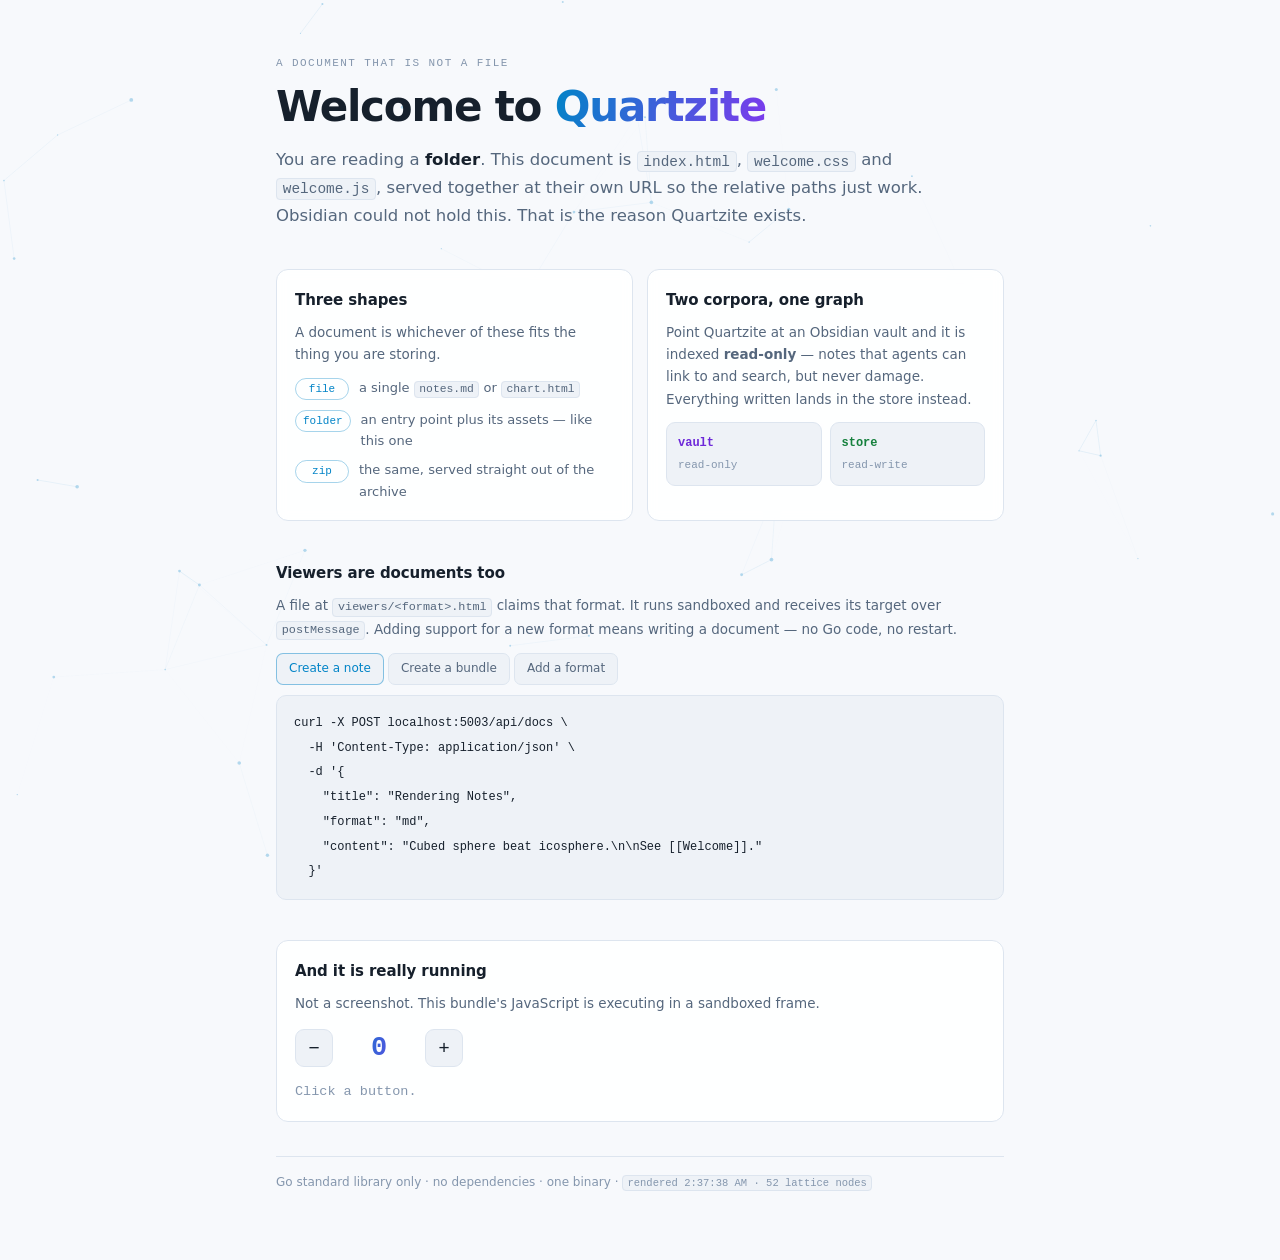
==== seed-store/welcome/index.html @ 48138bbc "Seed store: what a brand-new store starts with Copied into an empty store on first run, Obsidian-sty" ====
<!doctype html>
<html lang="en">
<head>
<meta charset="utf-8">
<title>Welcome to Quartzite</title>
<link rel="stylesheet" href="welcome.css">
</head>
<body>

<canvas id="lattice" aria-hidden="true"></canvas>

<main>
  <header class="hero">
    <div class="eyebrow">a document that is not a file</div>
    <h1>Welcome to <span class="grad">Quartzite</span></h1>
    <p class="lede">
      You are reading a <strong>folder</strong>. This document is
      <code>index.html</code>, <code>welcome.css</code> and <code>welcome.js</code>,
      served together at their own URL so the relative paths just work.
      Obsidian could not hold this. That is the reason Quartzite exists.
    </p>
  </header>

  <section class="cards">
    <article class="card">
      <h2>Three shapes</h2>
      <p>A document is whichever of these fits the thing you are storing.</p>
      <ul class="shapes">
        <li><span class="k">file</span><span>a single <code>notes.md</code> or <code>chart.html</code></span></li>
        <li><span class="k">folder</span><span>an entry point plus its assets — like this one</span></li>
        <li><span class="k">zip</span><span>the same, served straight out of the archive</span></li>
      </ul>
    </article>

    <article class="card">
      <h2>Two corpora, one graph</h2>
      <p>
        Point Quartzite at an Obsidian vault and it is indexed
        <strong>read-only</strong> — notes that agents can link to and search,
        but never damage. Everything written lands in the store instead.
      </p>
      <div class="split">
        <div class="half vault"><span>vault</span><em>read-only</em></div>
        <div class="half store"><span>store</span><em>read-write</em></div>
      </div>
    </article>
  </section>

  <section class="demo">
    <h2>Viewers are documents too</h2>
    <p>
      A file at <code>viewers/&lt;format&gt;.html</code> claims that format. It runs
      sandboxed and receives its target over <code>postMessage</code>. Adding support
      for a new format means writing a document — no Go code, no restart.
    </p>

    <div class="tabs" role="tablist">
      <button class="tab active" data-tab="create" role="tab">Create a note</button>
      <button class="tab" data-tab="bundle" role="tab">Create a bundle</button>
      <button class="tab" data-tab="viewer" role="tab">Add a format</button>
    </div>

    <div class="panes">
      <pre class="pane active" data-pane="create"><code>curl -X POST localhost:5003/api/docs \
  -H 'Content-Type: application/json' \
  -d '{
    "title": "Rendering Notes",
    "format": "md",
    "content": "Cubed sphere beat icosphere.\n\nSee [[Welcome]]."
  }'</code></pre>

      <pre class="pane" data-pane="bundle"><code>curl -X POST localhost:5003/api/docs \
  -H 'Content-Type: application/json' \
  -d '{
    "title": "Voxel Planet",
    "files": {
      "index.html": "&lt;canvas id=c&gt;&lt;script src=sim.js&gt;&lt;/script&gt;",
      "sim.js":     "// runs at /d/{id}/sim.js"
    }
  }'</code></pre>

      <pre class="pane" data-pane="viewer"><code>curl -X POST localhost:5003/api/docs \
  -H 'Content-Type: application/json' \
  -d '{
    "path": "viewers/csv.html",
    "content": "&lt;script&gt;
      addEventListener(\"message\", e =&gt; {
        if (e.data.type !== \"quartzite:doc\") return
        render(e.data.content)   // now .csv has a viewer
      })
      parent.postMessage({type:\"quartzite:ready\"}, \"*\")
    &lt;/script&gt;"
  }'</code></pre>
    </div>
  </section>

  <section class="counter-demo">
    <h2>And it is really running</h2>
    <p>Not a screenshot. This bundle's JavaScript is executing in a sandboxed frame.</p>
    <div class="counter">
      <button id="minus" aria-label="decrement">−</button>
      <output id="count">0</output>
      <button id="plus" aria-label="increment">+</button>
    </div>
    <p class="hint" id="hint">Click a button.</p>
  </section>

  <footer>
    <p>
      Go standard library only · no dependencies · one binary ·
      <code id="stamp"></code>
    </p>
  </footer>
</main>

<script src="welcome.js"></script>
</body>
</html>
---- seed-store/welcome/welcome.css ----
:root {
  --bg: #0b0f14;
  --panel: #111721;
  --inset: #0d1219;
  --fg: #dbe4ef;
  --dim: #8496ad;
  --faint: #5b6b80;
  --line: #1e2836;
  --accent: #7dd3fc;
  --accent2: #a78bfa;
  --store: #86efac;
  --vault: #c4b5fd;
  --mono: ui-monospace, "SF Mono", SFMono-Regular, Menlo, monospace;
}

@media (prefers-color-scheme: light) {
  :root {
    --bg: #f7f9fc; --panel: #fff; --inset: #eef2f7;
    --fg: #16202c; --dim: #55677d; --faint: #8496ad; --line: #dde5ef;
    --accent: #0284c7; --accent2: #7c3aed; --store: #15803d; --vault: #6d28d9;
  }
}

* { box-sizing: border-box; }

body {
  margin: 0;
  background: var(--bg);
  color: var(--fg);
  font: 15px/1.65 -apple-system, BlinkMacSystemFont, "Segoe UI", system-ui, sans-serif;
  -webkit-font-smoothing: antialiased;
  position: relative;
  min-height: 100vh;
}

#lattice {
  position: fixed; inset: 0; width: 100%; height: 100%;
  z-index: 0; opacity: .5; pointer-events: none;
}

main {
  position: relative; z-index: 1;
  max-width: 780px; margin: 0 auto; padding: 54px 26px 70px;
}

code {
  font-family: var(--mono); font-size: .875em;
  background: var(--inset); padding: .12em .4em; border-radius: 4px;
  border: 1px solid var(--line);
}

/* hero */

.hero { margin-bottom: 40px; }

.eyebrow {
  font-family: var(--mono); font-size: 11px; letter-spacing: .13em;
  text-transform: uppercase; color: var(--faint); margin-bottom: 12px;
}

h1 {
  margin: 0 0 16px; font-size: 42px; line-height: 1.1;
  font-weight: 650; letter-spacing: -1.2px;
}

.grad {
  background: linear-gradient(105deg, var(--accent), var(--accent2));
  -webkit-background-clip: text; background-clip: text; color: transparent;
}

.lede { margin: 0; font-size: 16.5px; color: var(--dim); max-width: 62ch; }
.lede strong { color: var(--fg); font-weight: 600; }

/* cards */

.cards {
  display: grid; grid-template-columns: repeat(auto-fit, minmax(290px, 1fr));
  gap: 14px; margin-bottom: 40px;
}

.card {
  background: color-mix(in srgb, var(--panel) 88%, transparent);
  border: 1px solid var(--line); border-radius: 12px; padding: 18px;
  backdrop-filter: blur(6px);
}

.card h2, .demo h2, .counter-demo h2 {
  margin: 0 0 8px; font-size: 15px; font-weight: 600; letter-spacing: -.1px;
}
.card p, .demo p, .counter-demo p { margin: 0 0 12px; color: var(--dim); font-size: 13.5px; }

.shapes { list-style: none; margin: 0; padding: 0; display: flex; flex-direction: column; gap: 8px; }
.shapes li { display: flex; gap: 10px; align-items: baseline; font-size: 13px; color: var(--dim); }
.shapes .k {
  font-family: var(--mono); font-size: 11px; color: var(--accent);
  border: 1px solid color-mix(in srgb, var(--accent) 35%, transparent);
  padding: 1px 7px; border-radius: 20px; flex-shrink: 0; min-width: 54px; text-align: center;
}

.split { display: flex; gap: 8px; }
.half {
  flex: 1; padding: 11px; border-radius: 9px; background: var(--inset);
  border: 1px solid var(--line); display: flex; flex-direction: column; gap: 2px;
}
.half span { font-family: var(--mono); font-size: 12px; font-weight: 600; }
.half em { font-style: normal; font-size: 11px; color: var(--faint); font-family: var(--mono); }
.half.vault span { color: var(--vault); }
.half.store span { color: var(--store); }

/* demo tabs */

.demo { margin-bottom: 40px; }

.tabs { display: flex; gap: 4px; margin-bottom: 10px; flex-wrap: wrap; }
.tab {
  font: inherit; font-size: 12px; padding: 5px 12px; cursor: pointer;
  background: var(--inset); color: var(--dim);
  border: 1px solid var(--line); border-radius: 7px;
}
.tab:hover { color: var(--fg); }
.tab.active { color: var(--accent); border-color: color-mix(in srgb, var(--accent) 45%, transparent); }

.panes { position: relative; }
.pane {
  display: none; margin: 0; padding: 15px 17px;
  background: var(--inset); border: 1px solid var(--line); border-radius: 10px;
  overflow-x: auto;
}
.pane.active { display: block; }
.pane code {
  background: none; border: 0; padding: 0;
  font-family: var(--mono); font-size: 12px; line-height: 1.65; color: var(--fg);
  white-space: pre;
}

/* counter */

.counter-demo {
  background: color-mix(in srgb, var(--panel) 88%, transparent);
  border: 1px solid var(--line); border-radius: 12px; padding: 18px; margin-bottom: 34px;
}

.counter { display: flex; align-items: center; gap: 12px; }
.counter button {
  width: 38px; height: 38px; font-size: 19px; cursor: pointer;
  background: var(--inset); color: var(--fg);
  border: 1px solid var(--line); border-radius: 9px;
  transition: border-color .15s, color .15s;
}
.counter button:hover { border-color: var(--accent); color: var(--accent); }
.counter button:active { transform: translateY(1px); }

output {
  font-family: var(--mono); font-size: 27px; font-weight: 600;
  min-width: 68px; text-align: center;
  background: linear-gradient(105deg, var(--accent), var(--accent2));
  -webkit-background-clip: text; background-clip: text; color: transparent;
}

.hint { margin: 10px 0 0 !important; font-family: var(--mono); font-size: 11.5px; color: var(--faint) !important; }

footer {
  border-top: 1px solid var(--line); padding-top: 16px;
  font-size: 12px; color: var(--faint);
}
footer p { margin: 0; }

@media (max-width: 560px) {
  h1 { font-size: 32px; }
  main { padding: 36px 18px 50px; }
}
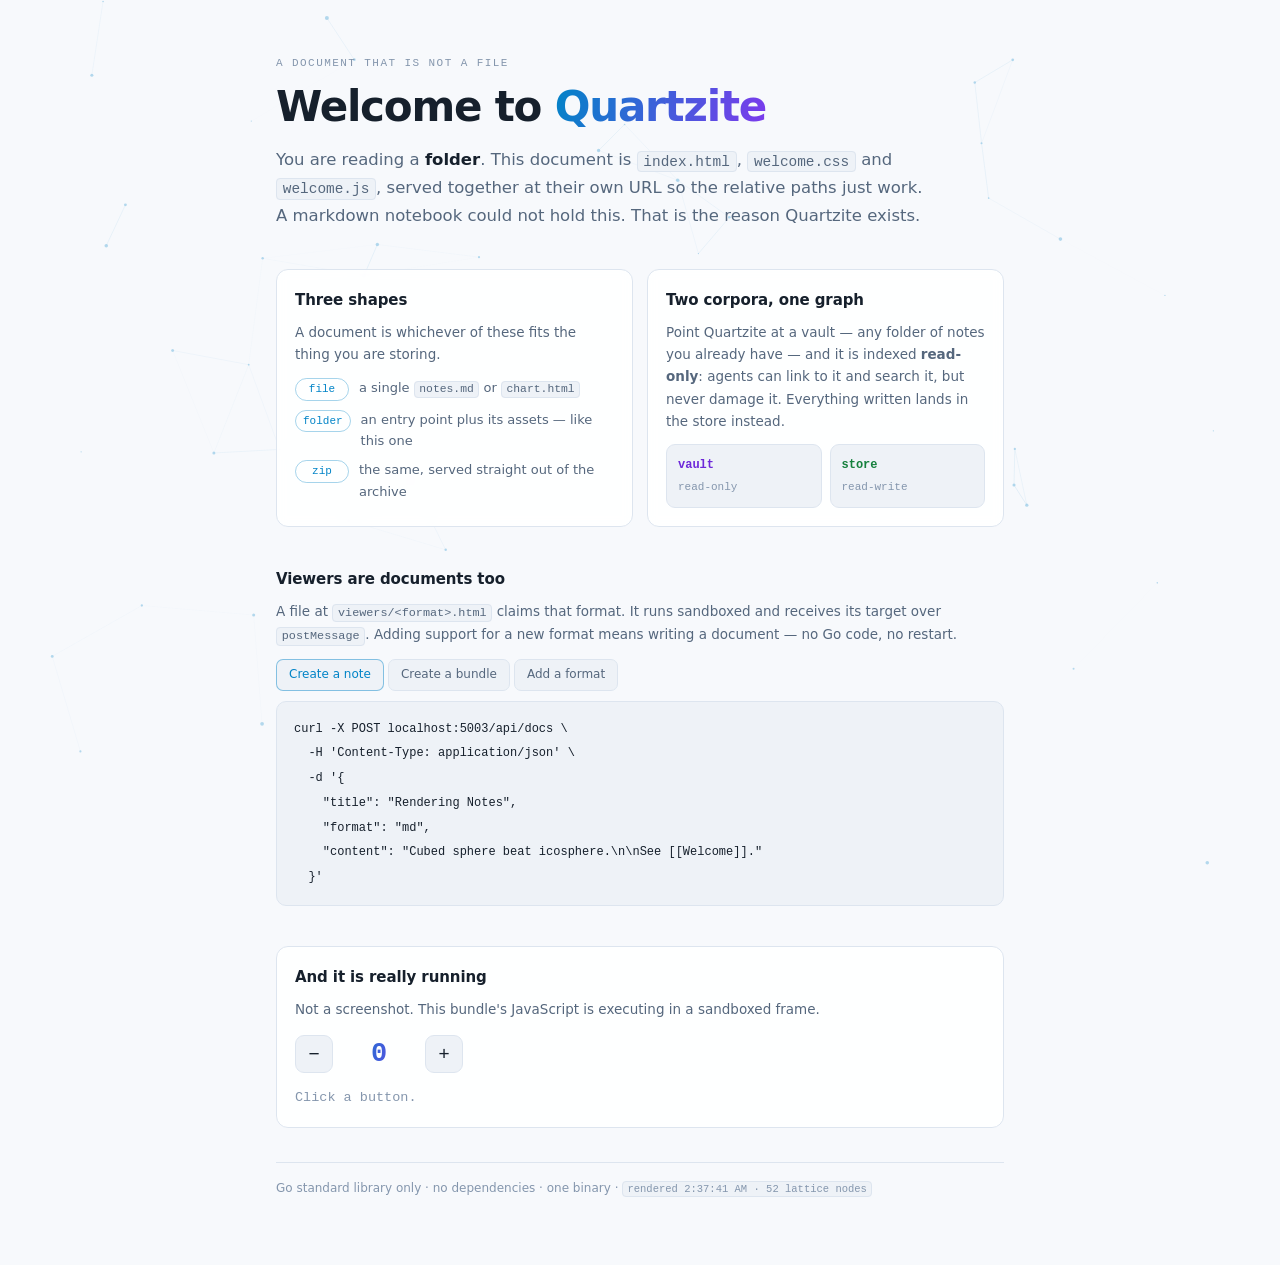
==== commit 731f4358: "Let Quartzite be its own thing The docs and shell leaned on Obsidian as the frame of reference and t" ====
--- a/seed-store/welcome/index.html
+++ b/seed-store/welcome/index.html
@@ -17,7 +17,7 @@
       You are reading a <strong>folder</strong>. This document is
       <code>index.html</code>, <code>welcome.css</code> and <code>welcome.js</code>,
       served together at their own URL so the relative paths just work.
-      Obsidian could not hold this. That is the reason Quartzite exists.
+      A markdown notebook could not hold this. That is the reason Quartzite exists.
     </p>
   </header>
 
@@ -35,9 +35,10 @@
     <article class="card">
       <h2>Two corpora, one graph</h2>
       <p>
-        Point Quartzite at an Obsidian vault and it is indexed
-        <strong>read-only</strong> — notes that agents can link to and search,
-        but never damage. Everything written lands in the store instead.
+        Point Quartzite at a vault — any folder of notes you already have —
+        and it is indexed <strong>read-only</strong>: agents can link to it
+        and search it, but never damage it. Everything written lands in the
+        store instead.
       </p>
       <div class="split">
         <div class="half vault"><span>vault</span><em>read-only</em></div>
